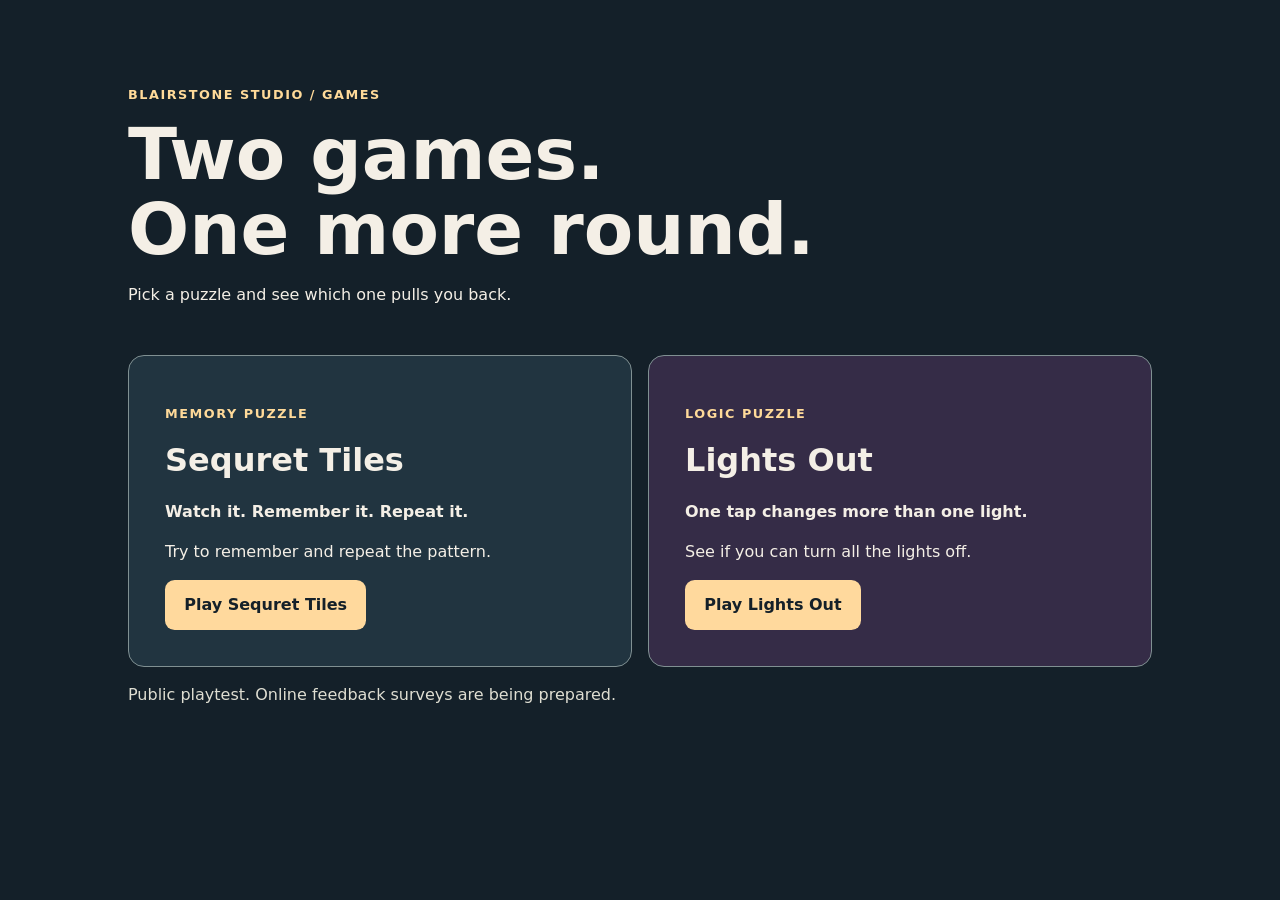
==== index.html @ caa71eb3 "Publish Blairstone Studio Games playtest hub and two playable builds" ====
<!doctype html><html lang="en"><meta charset="utf-8"><meta name="viewport" content="width=device-width,initial-scale=1"><title>Blairstone Studio Games</title><style>*{box-sizing:border-box}body{margin:0;background:#142029;color:#f4efe6;font:16px/1.5 system-ui;padding:24px}main{max-width:64rem;margin:2rem auto 4rem}header{padding:1rem 0 2rem}.tag{letter-spacing:.12em;font-weight:750;color:#ffda99;font-size:.8rem}h1{font-size:clamp(2.5rem,8vw,4.5rem);line-height:1.04;margin:.5rem 0}h2{font-size:2rem;margin:.3rem 0}.grid{display:grid;grid-template-columns:repeat(auto-fit,minmax(min(100%,260px),1fr));gap:1rem}.card{border:1px solid #809092;border-radius:1rem;padding:clamp(1rem,4vw,2.25rem);background:#213440}.card:nth-child(2){background:#352c47}a{display:inline-block;border-radius:.6rem;background:#ffd99d;color:#142029;padding:.8rem 1.2rem;text-decoration:none;font-weight:750;min-height:44px}a:focus-visible{outline:3px solid white;outline-offset:4px}.note{color:#dfded2}</style><main><header><p class="tag">BLAIRSTONE STUDIO / GAMES</p><h1>Two games.<br>One more round.</h1><p>Pick a puzzle and see which one pulls you back.</p></header><div class="grid"><section class="card"><p class="tag">MEMORY PUZZLE</p><h2>Sequret Tiles</h2><p><strong>Watch it. Remember it. Repeat it.</strong></p><p>Try to remember and repeat the pattern.</p><a href="./sequret-tiles/">Play Sequret Tiles</a></section><section class="card"><p class="tag">LOGIC PUZZLE</p><h2>Lights Out</h2><p><strong>One tap changes more than one light.</strong></p><p>See if you can turn all the lights off.</p><a href="./lights-out/">Play Lights Out</a></section></div><p class="note">Public playtest. Online feedback surveys are being prepared.</p></main></html>
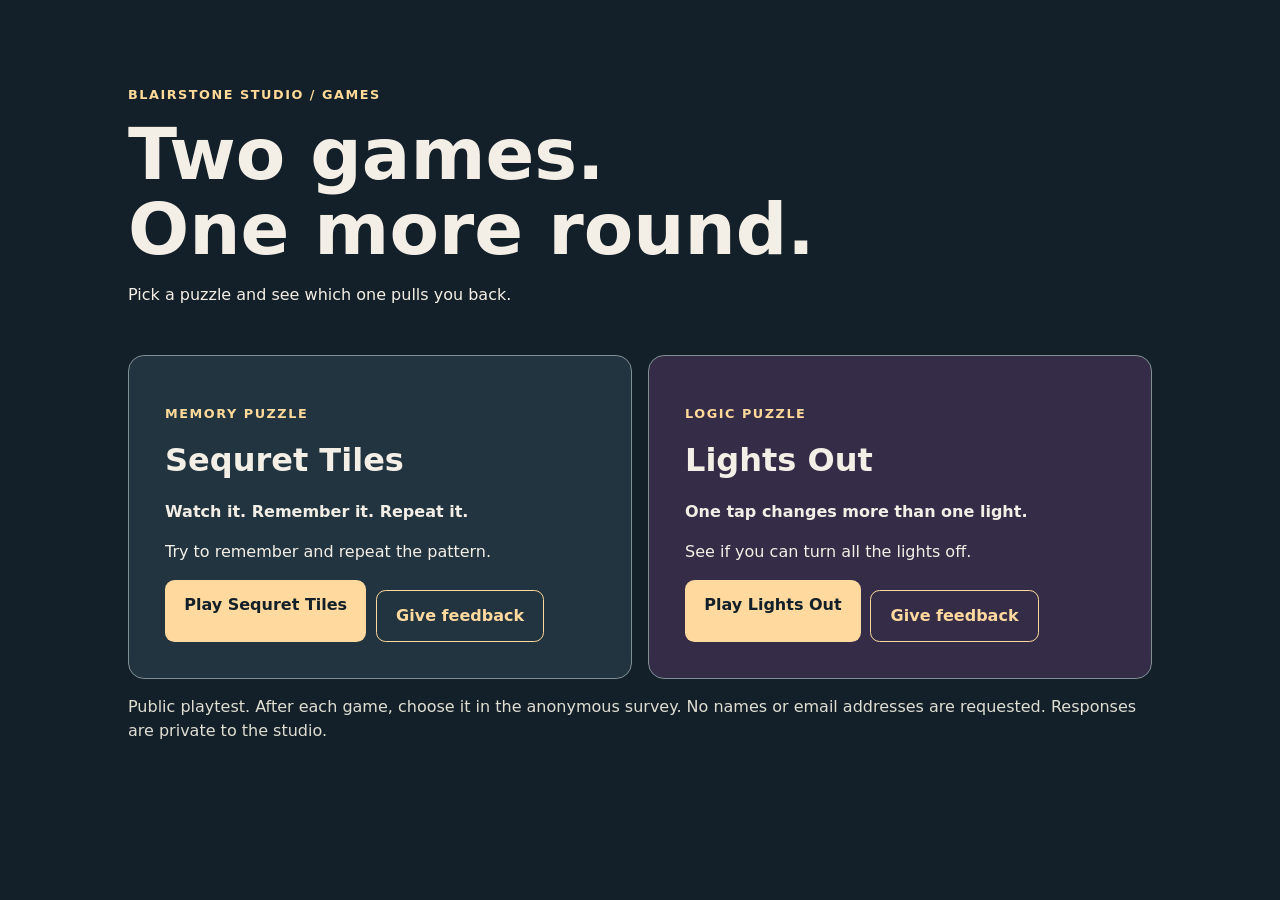
==== commit 476346c7: "Connect anonymous playtest survey to each game" ====
--- a/index.html
+++ b/index.html
@@ -1 +1 @@
-<!doctype html><html lang="en"><meta charset="utf-8"><meta name="viewport" content="width=device-width,initial-scale=1"><title>Blairstone Studio Games</title><style>*{box-sizing:border-box}body{margin:0;background:#142029;color:#f4efe6;font:16px/1.5 system-ui;padding:24px}main{max-width:64rem;margin:2rem auto 4rem}header{padding:1rem 0 2rem}.tag{letter-spacing:.12em;font-weight:750;color:#ffda99;font-size:.8rem}h1{font-size:clamp(2.5rem,8vw,4.5rem);line-height:1.04;margin:.5rem 0}h2{font-size:2rem;margin:.3rem 0}.grid{display:grid;grid-template-columns:repeat(auto-fit,minmax(min(100%,260px),1fr));gap:1rem}.card{border:1px solid #809092;border-radius:1rem;padding:clamp(1rem,4vw,2.25rem);background:#213440}.card:nth-child(2){background:#352c47}a{display:inline-block;border-radius:.6rem;background:#ffd99d;color:#142029;padding:.8rem 1.2rem;text-decoration:none;font-weight:750;min-height:44px}a:focus-visible{outline:3px solid white;outline-offset:4px}.note{color:#dfded2}</style><main><header><p class="tag">BLAIRSTONE STUDIO / GAMES</p><h1>Two games.<br>One more round.</h1><p>Pick a puzzle and see which one pulls you back.</p></header><div class="grid"><section class="card"><p class="tag">MEMORY PUZZLE</p><h2>Sequret Tiles</h2><p><strong>Watch it. Remember it. Repeat it.</strong></p><p>Try to remember and repeat the pattern.</p><a href="./sequret-tiles/">Play Sequret Tiles</a></section><section class="card"><p class="tag">LOGIC PUZZLE</p><h2>Lights Out</h2><p><strong>One tap changes more than one light.</strong></p><p>See if you can turn all the lights off.</p><a href="./lights-out/">Play Lights Out</a></section></div><p class="note">Public playtest. Online feedback surveys are being prepared.</p></main></html>+<!doctype html><html lang="en"><meta charset="utf-8"><meta name="viewport" content="width=device-width,initial-scale=1"><title>Blairstone Studio Games</title><style>*{box-sizing:border-box}body{margin:0;background:#142029;color:#f4efe6;font:16px/1.5 system-ui;padding:24px}main{max-width:64rem;margin:2rem auto 4rem}header{padding:1rem 0 2rem}.tag{letter-spacing:.12em;font-weight:750;color:#ffda99;font-size:.8rem}h1{font-size:clamp(2.5rem,8vw,4.5rem);line-height:1.04;margin:.5rem 0}h2{font-size:2rem;margin:.3rem 0}.grid{display:grid;grid-template-columns:repeat(auto-fit,minmax(min(100%,260px),1fr));gap:1rem}.card{border:1px solid #809092;border-radius:1rem;padding:clamp(1rem,4vw,2.25rem);background:#213440}.card:nth-child(2){background:#352c47}a{display:inline-block;border-radius:.6rem;background:#ffd99d;color:#142029;padding:.8rem 1.2rem;text-decoration:none;font-weight:750;min-height:44px}a:focus-visible{outline:3px solid white;outline-offset:4px}.note{color:#dfded2}.feedback{background:transparent;border:1px solid #ffd99d;color:#ffd99d;margin-top:.6rem}.actions{display:flex;gap:.6rem;flex-wrap:wrap}</style><main><header><p class="tag">BLAIRSTONE STUDIO / GAMES</p><h1>Two games.<br>One more round.</h1><p>Pick a puzzle and see which one pulls you back.</p></header><div class="grid"><section class="card"><p class="tag">MEMORY PUZZLE</p><h2>Sequret Tiles</h2><p><strong>Watch it. Remember it. Repeat it.</strong></p><p>Try to remember and repeat the pattern.</p><div class="actions"><a href="./sequret-tiles/" target="_blank" rel="noopener">Play Sequret Tiles</a><a class="feedback" href="https://docs.google.com/forms/d/e/1FAIpQLSd5hdNDC7Dyxxvg1gByBAx965uEa7Q5pQPKJyPjajrZchN6Zg/viewform" target="_blank" rel="noopener">Give feedback</a></div></section><section class="card"><p class="tag">LOGIC PUZZLE</p><h2>Lights Out</h2><p><strong>One tap changes more than one light.</strong></p><p>See if you can turn all the lights off.</p><div class="actions"><a href="./lights-out/" target="_blank" rel="noopener">Play Lights Out</a><a class="feedback" href="https://docs.google.com/forms/d/e/1FAIpQLSd5hdNDC7Dyxxvg1gByBAx965uEa7Q5pQPKJyPjajrZchN6Zg/viewform" target="_blank" rel="noopener">Give feedback</a></div></section></div><p class="note">Public playtest. After each game, choose it in the anonymous survey. No names or email addresses are requested. Responses are private to the studio.</p></main></html>
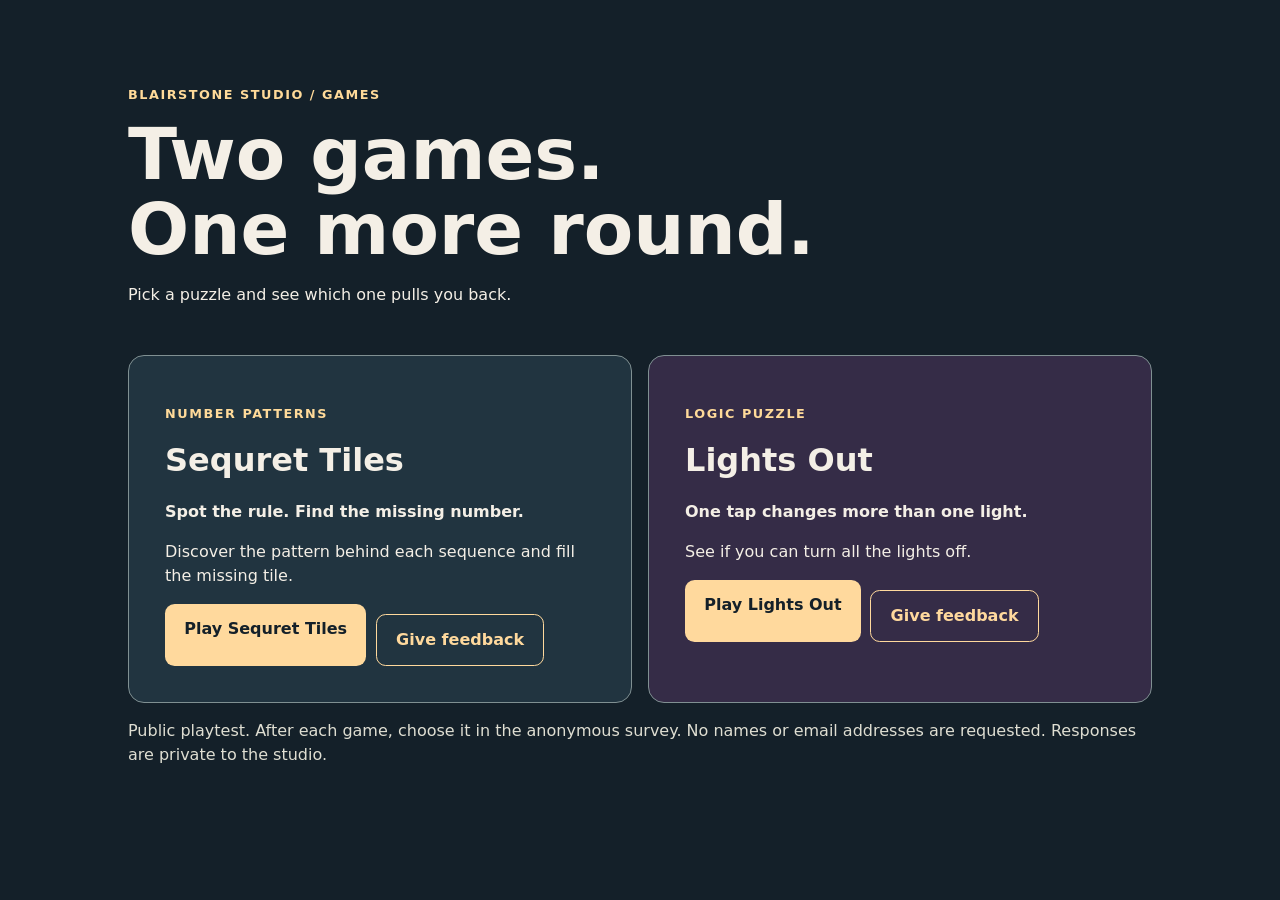
==== commit 293ee64a: "Describe Sequret Tiles number-pattern gameplay accurately" ====
--- a/index.html
+++ b/index.html
@@ -1 +1 @@
-<!doctype html><html lang="en"><meta charset="utf-8"><meta name="viewport" content="width=device-width,initial-scale=1"><title>Blairstone Studio Games</title><style>*{box-sizing:border-box}body{margin:0;background:#142029;color:#f4efe6;font:16px/1.5 system-ui;padding:24px}main{max-width:64rem;margin:2rem auto 4rem}header{padding:1rem 0 2rem}.tag{letter-spacing:.12em;font-weight:750;color:#ffda99;font-size:.8rem}h1{font-size:clamp(2.5rem,8vw,4.5rem);line-height:1.04;margin:.5rem 0}h2{font-size:2rem;margin:.3rem 0}.grid{display:grid;grid-template-columns:repeat(auto-fit,minmax(min(100%,260px),1fr));gap:1rem}.card{border:1px solid #809092;border-radius:1rem;padding:clamp(1rem,4vw,2.25rem);background:#213440}.card:nth-child(2){background:#352c47}a{display:inline-block;border-radius:.6rem;background:#ffd99d;color:#142029;padding:.8rem 1.2rem;text-decoration:none;font-weight:750;min-height:44px}a:focus-visible{outline:3px solid white;outline-offset:4px}.note{color:#dfded2}.feedback{background:transparent;border:1px solid #ffd99d;color:#ffd99d;margin-top:.6rem}.actions{display:flex;gap:.6rem;flex-wrap:wrap}</style><main><header><p class="tag">BLAIRSTONE STUDIO / GAMES</p><h1>Two games.<br>One more round.</h1><p>Pick a puzzle and see which one pulls you back.</p></header><div class="grid"><section class="card"><p class="tag">MEMORY PUZZLE</p><h2>Sequret Tiles</h2><p><strong>Watch it. Remember it. Repeat it.</strong></p><p>Try to remember and repeat the pattern.</p><div class="actions"><a href="./sequret-tiles/" target="_blank" rel="noopener">Play Sequret Tiles</a><a class="feedback" href="https://docs.google.com/forms/d/e/1FAIpQLSd5hdNDC7Dyxxvg1gByBAx965uEa7Q5pQPKJyPjajrZchN6Zg/viewform" target="_blank" rel="noopener">Give feedback</a></div></section><section class="card"><p class="tag">LOGIC PUZZLE</p><h2>Lights Out</h2><p><strong>One tap changes more than one light.</strong></p><p>See if you can turn all the lights off.</p><div class="actions"><a href="./lights-out/" target="_blank" rel="noopener">Play Lights Out</a><a class="feedback" href="https://docs.google.com/forms/d/e/1FAIpQLSd5hdNDC7Dyxxvg1gByBAx965uEa7Q5pQPKJyPjajrZchN6Zg/viewform" target="_blank" rel="noopener">Give feedback</a></div></section></div><p class="note">Public playtest. After each game, choose it in the anonymous survey. No names or email addresses are requested. Responses are private to the studio.</p></main></html>+<!doctype html><html lang="en"><meta charset="utf-8"><meta name="viewport" content="width=device-width,initial-scale=1"><title>Blairstone Studio Games</title><style>*{box-sizing:border-box}body{margin:0;background:#142029;color:#f4efe6;font:16px/1.5 system-ui;padding:24px}main{max-width:64rem;margin:2rem auto 4rem}header{padding:1rem 0 2rem}.tag{letter-spacing:.12em;font-weight:750;color:#ffda99;font-size:.8rem}h1{font-size:clamp(2.5rem,8vw,4.5rem);line-height:1.04;margin:.5rem 0}h2{font-size:2rem;margin:.3rem 0}.grid{display:grid;grid-template-columns:repeat(auto-fit,minmax(min(100%,260px),1fr));gap:1rem}.card{border:1px solid #809092;border-radius:1rem;padding:clamp(1rem,4vw,2.25rem);background:#213440}.card:nth-child(2){background:#352c47}a{display:inline-block;border-radius:.6rem;background:#ffd99d;color:#142029;padding:.8rem 1.2rem;text-decoration:none;font-weight:750;min-height:44px}a:focus-visible{outline:3px solid white;outline-offset:4px}.note{color:#dfded2}.feedback{background:transparent;border:1px solid #ffd99d;color:#ffd99d;margin-top:.6rem}.actions{display:flex;gap:.6rem;flex-wrap:wrap}</style><main><header><p class="tag">BLAIRSTONE STUDIO / GAMES</p><h1>Two games.<br>One more round.</h1><p>Pick a puzzle and see which one pulls you back.</p></header><div class="grid"><section class="card"><p class="tag">NUMBER PATTERNS</p><h2>Sequret Tiles</h2><p><strong>Spot the rule. Find the missing number.</strong></p><p>Discover the pattern behind each sequence and fill the missing tile.</p><div class="actions"><a href="./sequret-tiles/" target="_blank" rel="noopener">Play Sequret Tiles</a><a class="feedback" href="https://docs.google.com/forms/d/e/1FAIpQLSd5hdNDC7Dyxxvg1gByBAx965uEa7Q5pQPKJyPjajrZchN6Zg/viewform" target="_blank" rel="noopener">Give feedback</a></div></section><section class="card"><p class="tag">LOGIC PUZZLE</p><h2>Lights Out</h2><p><strong>One tap changes more than one light.</strong></p><p>See if you can turn all the lights off.</p><div class="actions"><a href="./lights-out/" target="_blank" rel="noopener">Play Lights Out</a><a class="feedback" href="https://docs.google.com/forms/d/e/1FAIpQLSd5hdNDC7Dyxxvg1gByBAx965uEa7Q5pQPKJyPjajrZchN6Zg/viewform" target="_blank" rel="noopener">Give feedback</a></div></section></div><p class="note">Public playtest. After each game, choose it in the anonymous survey. No names or email addresses are requested. Responses are private to the studio.</p></main></html>
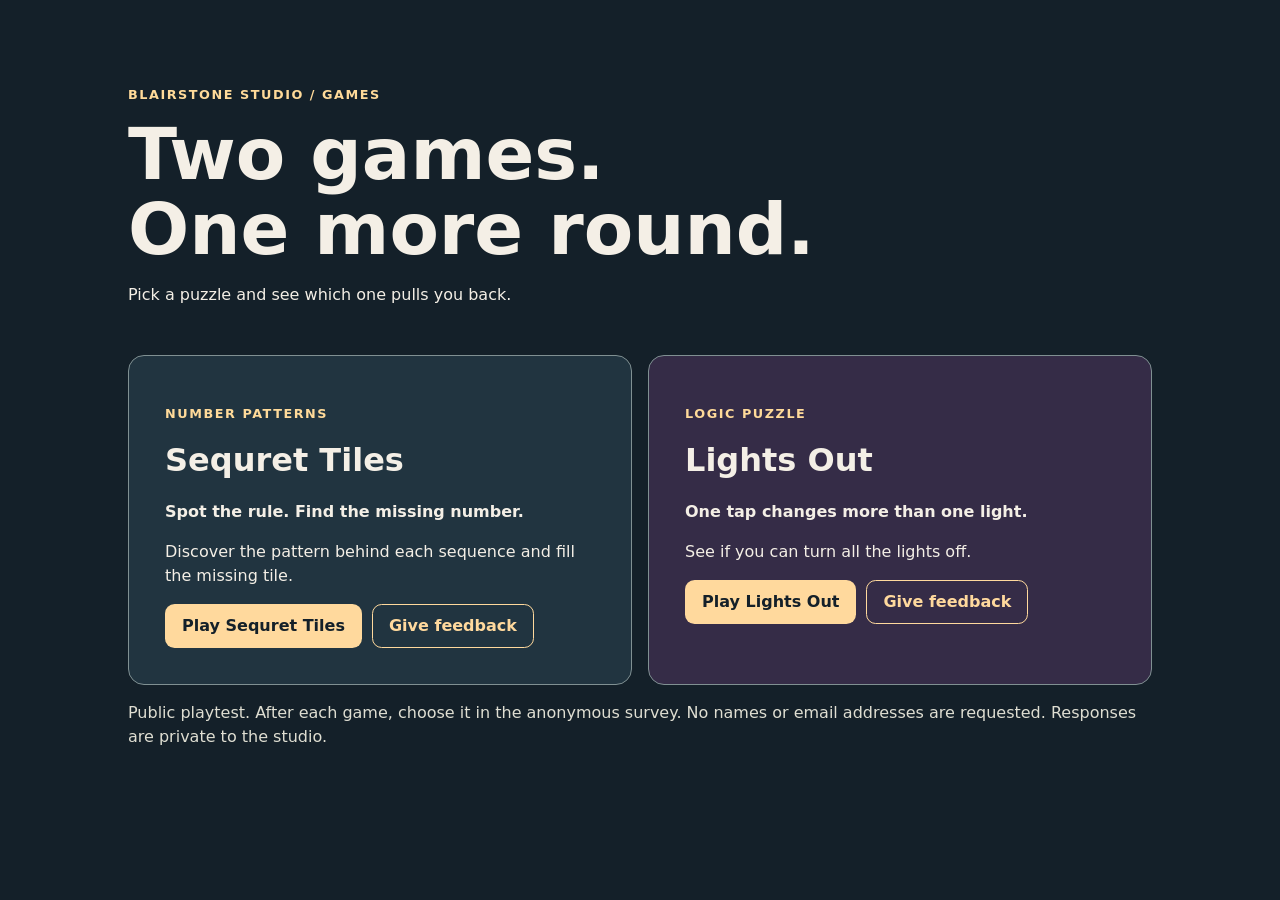
==== commit 69ff591e: "Fix CTA stretch and center labels in equal-height buttons" ====
--- a/index.html
+++ b/index.html
@@ -1 +1 @@
-<!doctype html><html lang="en"><meta charset="utf-8"><meta name="viewport" content="width=device-width,initial-scale=1"><title>Blairstone Studio Games</title><style>*{box-sizing:border-box}body{margin:0;background:#142029;color:#f4efe6;font:16px/1.5 system-ui;padding:24px}main{max-width:64rem;margin:2rem auto 4rem}header{padding:1rem 0 2rem}.tag{letter-spacing:.12em;font-weight:750;color:#ffda99;font-size:.8rem}h1{font-size:clamp(2.5rem,8vw,4.5rem);line-height:1.04;margin:.5rem 0}h2{font-size:2rem;margin:.3rem 0}.grid{display:grid;grid-template-columns:repeat(auto-fit,minmax(min(100%,260px),1fr));gap:1rem}.card{border:1px solid #809092;border-radius:1rem;padding:clamp(1rem,4vw,2.25rem);background:#213440}.card:nth-child(2){background:#352c47}a{display:inline-block;border-radius:.6rem;background:#ffd99d;color:#142029;padding:.8rem 1.2rem;text-decoration:none;font-weight:750;min-height:44px}a:focus-visible{outline:3px solid white;outline-offset:4px}.note{color:#dfded2}.feedback{background:transparent;border:1px solid #ffd99d;color:#ffd99d;margin-top:.6rem}.actions{display:flex;gap:.6rem;flex-wrap:wrap}</style><main><header><p class="tag">BLAIRSTONE STUDIO / GAMES</p><h1>Two games.<br>One more round.</h1><p>Pick a puzzle and see which one pulls you back.</p></header><div class="grid"><section class="card"><p class="tag">NUMBER PATTERNS</p><h2>Sequret Tiles</h2><p><strong>Spot the rule. Find the missing number.</strong></p><p>Discover the pattern behind each sequence and fill the missing tile.</p><div class="actions"><a href="./sequret-tiles/" target="_blank" rel="noopener">Play Sequret Tiles</a><a class="feedback" href="https://docs.google.com/forms/d/e/1FAIpQLSd5hdNDC7Dyxxvg1gByBAx965uEa7Q5pQPKJyPjajrZchN6Zg/viewform" target="_blank" rel="noopener">Give feedback</a></div></section><section class="card"><p class="tag">LOGIC PUZZLE</p><h2>Lights Out</h2><p><strong>One tap changes more than one light.</strong></p><p>See if you can turn all the lights off.</p><div class="actions"><a href="./lights-out/" target="_blank" rel="noopener">Play Lights Out</a><a class="feedback" href="https://docs.google.com/forms/d/e/1FAIpQLSd5hdNDC7Dyxxvg1gByBAx965uEa7Q5pQPKJyPjajrZchN6Zg/viewform" target="_blank" rel="noopener">Give feedback</a></div></section></div><p class="note">Public playtest. After each game, choose it in the anonymous survey. No names or email addresses are requested. Responses are private to the studio.</p></main></html>+<!doctype html><html lang="en"><meta charset="utf-8"><meta name="viewport" content="width=device-width,initial-scale=1"><title>Blairstone Studio Games</title><style>*{box-sizing:border-box}body{margin:0;background:#142029;color:#f4efe6;font:16px/1.5 system-ui;padding:24px}main{max-width:64rem;margin:2rem auto 4rem}header{padding:1rem 0 2rem}.tag{letter-spacing:.12em;font-weight:750;color:#ffda99;font-size:.8rem}h1{font-size:clamp(2.5rem,8vw,4.5rem);line-height:1.04;margin:.5rem 0}h2{font-size:2rem;margin:.3rem 0}.grid{display:grid;grid-template-columns:repeat(auto-fit,minmax(min(100%,260px),1fr));gap:1rem}.card{border:1px solid #809092;border-radius:1rem;padding:clamp(1rem,4vw,2.25rem);background:#213440}.card:nth-child(2){background:#352c47}.actions a{display:inline-flex;align-items:center;justify-content:center;min-height:44px;padding:.625rem 1rem;border:1px solid transparent;border-radius:.6rem;background:#ffd99d;color:#142029;text-decoration:none;font-weight:750;line-height:1.25;text-align:center}a:focus-visible{outline:3px solid white;outline-offset:4px}.note{color:#dfded2}.actions .feedback{background:transparent;border-color:#ffd99d;color:#ffd99d}.actions{display:flex;align-items:center;gap:.625rem;flex-wrap:wrap}</style><main><header><p class="tag">BLAIRSTONE STUDIO / GAMES</p><h1>Two games.<br>One more round.</h1><p>Pick a puzzle and see which one pulls you back.</p></header><div class="grid"><section class="card"><p class="tag">NUMBER PATTERNS</p><h2>Sequret Tiles</h2><p><strong>Spot the rule. Find the missing number.</strong></p><p>Discover the pattern behind each sequence and fill the missing tile.</p><div class="actions"><a href="./sequret-tiles/" target="_blank" rel="noopener">Play Sequret Tiles</a><a class="feedback" href="https://docs.google.com/forms/d/e/1FAIpQLSd5hdNDC7Dyxxvg1gByBAx965uEa7Q5pQPKJyPjajrZchN6Zg/viewform" target="_blank" rel="noopener">Give feedback</a></div></section><section class="card"><p class="tag">LOGIC PUZZLE</p><h2>Lights Out</h2><p><strong>One tap changes more than one light.</strong></p><p>See if you can turn all the lights off.</p><div class="actions"><a href="./lights-out/" target="_blank" rel="noopener">Play Lights Out</a><a class="feedback" href="https://docs.google.com/forms/d/e/1FAIpQLSd5hdNDC7Dyxxvg1gByBAx965uEa7Q5pQPKJyPjajrZchN6Zg/viewform" target="_blank" rel="noopener">Give feedback</a></div></section></div><p class="note">Public playtest. After each game, choose it in the anonymous survey. No names or email addresses are requested. Responses are private to the studio.</p></main></html>
